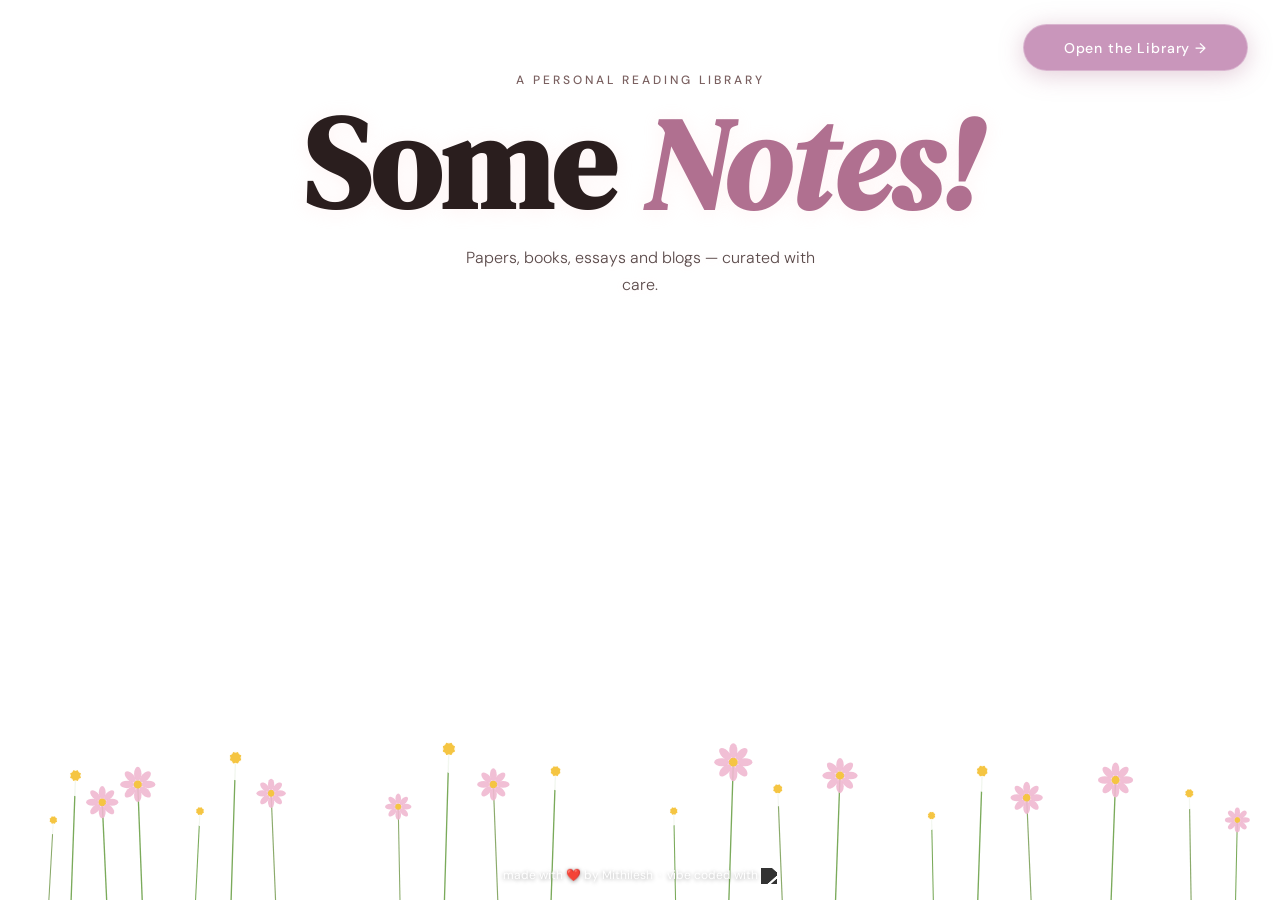
==== templates/landing.html @ af39a8f1 "landing page with meadow video" ====
<!DOCTYPE html>
<html lang="en">
<head>
    <meta charset="UTF-8">
    <meta name="viewport" content="width=device-width, initial-scale=1.0">
    <title>Some Notes!</title>
    <link rel="icon" href="https://i.pinimg.com/736x/d5/2f/53/d52f536b526c344ecf86d8f482feb52c.jpg">
    <link rel="preconnect" href="https://fonts.googleapis.com">
    <link rel="stylesheet" href="https://fonts.googleapis.com/css2?family=DM+Serif+Display:ital@0;1&family=DM+Sans:wght@300;400;500&display=swap">
    <style>
        * { margin: 0; padding: 0; box-sizing: border-box; }

        body {
            font-family: 'DM Sans', sans-serif;
            height: 100vh;
            overflow: hidden;
            position: relative;
        }

        /* BACKGROUND IMAGE */
        .bg {
            position: fixed;
            inset: 0;
            width: 100%;
            height: 100%;
            object-fit: cover;
            z-index: 0;
        }

        /* Soft overlay to make text readable in sky area */
        .bg::after {
            content: '';
            position: absolute;
            inset: 0;
            background: linear-gradient(
                180deg,
                rgba(255,248,245,0.35) 0%,
                rgba(255,245,250,0.15) 40%,
                transparent 65%
            );
        }

        /* HERO */
        .hero {
            position: relative;
            z-index: 10;
            display: flex;
            flex-direction: column;
            align-items: center;
            justify-content: flex-start;
            padding-top: clamp(3rem, 8vh, 6rem);
            text-align: center;
            pointer-events: none;
        }

        .hero-eyebrow {
            font-size: 0.75rem;
            letter-spacing: 0.25em;
            text-transform: uppercase;
            color: #7a6060;
            margin-bottom: 0.75rem;
            font-weight: 500;
        }

        .hero-title {
            font-family: 'DM Serif Display', serif;
            font-size: clamp(4rem, 11vw, 8rem);
            color: #2a1e1e;
            line-height: 1;
            margin-bottom: 1rem;
            text-shadow: 0 2px 20px rgba(255,240,240,0.8);
        }

        .hero-title em {
            font-style: italic;
            color: #b07090;
        }

        .hero-subtitle {
            font-size: 1rem;
            color: #5a4a4a;
            max-width: 380px;
            line-height: 1.7;
            margin-bottom: 2rem;
            font-weight: 300;
            text-shadow: 0 1px 8px rgba(255,245,245,0.9);
        }

        .hero-btn {
            display: inline-block;
            padding: 0.85rem 2.5rem;
            background: rgba(192, 132, 176, 0.85);
            backdrop-filter: blur(8px);
            color: white;
            text-decoration: none;
            border-radius: 50px;
            font-family: 'DM Sans', sans-serif;
            font-size: 0.88rem;
            font-weight: 500;
            letter-spacing: 0.06em;
            transition: all 0.3s;
            box-shadow: 0 4px 24px rgba(176, 112, 144, 0.35);
            pointer-events: all;
            border: 1px solid rgba(255,255,255,0.3);
            position: fixed;
            top: 1.5rem;
            right: 2rem;
            z-index: 20;
        }
        
        .hero-btn:hover {
            transform: translateY(-3px);
            box-shadow: 0 8px 32px rgba(176, 112, 144, 0.45);
            background: rgba(176, 100, 155, 0.9);
        }

        /* SVG FLOWER OVERLAY */
        .flower-overlay {
            position: fixed;
            bottom: 0;
            left: 0;
            width: 100%;
            height: 45%;
            z-index: 5;
            pointer-events: none;
        }

        /* SWAY ANIMATIONS */
        @keyframes sway-a {
            0%, 100% { transform: rotate(-3deg); }
            50%       { transform: rotate(3deg); }
        }
        @keyframes sway-b {
            0%, 100% { transform: rotate(4deg); }
            50%       { transform: rotate(-4deg); }
        }
        @keyframes sway-c {
            0%, 100% { transform: rotate(-5deg); }
            50%       { transform: rotate(2deg); }
        }
        @keyframes sway-d {
            0%, 100% { transform: rotate(2deg); }
            50%       { transform: rotate(-6deg); }
        }

        .f-a { animation: sway-a 3s ease-in-out infinite; transform-origin: bottom center; }
        .f-b { animation: sway-b 2.6s ease-in-out infinite 0.4s; transform-origin: bottom center; }
        .f-c { animation: sway-c 3.4s ease-in-out infinite 0.8s; transform-origin: bottom center; }
        .f-d { animation: sway-d 2.9s ease-in-out infinite 1.2s; transform-origin: bottom center; }

        /* FOOTER */
        .landing-footer {
            position: fixed;
            bottom: 1rem;
            width: 100%;
            text-align: center;
            z-index: 20;
            color: white;
            font-size: 0.75rem;
            text-shadow: 0 1px 4px rgba(0,0,0,0.4);
        }

        .landing-footer img {
            vertical-align: middle;
            opacity: 0.8;
            filter: brightness(0);
        }
    </style>
</head>
<body>


<video class="bg" autoplay muted loop playsinline>
    <source src="/static/meadow.mp4" type="video/mp4">
</video>

<div class="hero">
    <p class="hero-eyebrow">A personal reading library</p>
    <h1 class="hero-title">Some <em>Notes!</em></h1>
    <p class="hero-subtitle">Papers, books, essays and blogs — curated with care.</p>
    <a href="/library" class="hero-btn">Open the Library →</a>
</div>

<!-- SVG animated flowers overlaid on the image flowers -->
<svg class="flower-overlay" viewBox="0 0 1440 400" preserveAspectRatio="xMidYMax meet" xmlns="http://www.w3.org/2000/svg">

    <!-- Flower helper: daisy shape -->
    <defs>
        <g id="daisy-white">
            <circle cx="0" cy="0" r="5" fill="#f5c542"/>
            <ellipse cx="0" cy="-11" rx="4" ry="7" fill="white" opacity="0.9"/>
            <ellipse cx="0" cy="-11" rx="4" ry="7" fill="white" opacity="0.9" transform="rotate(45)"/>
            <ellipse cx="0" cy="-11" rx="4" ry="7" fill="white" opacity="0.9" transform="rotate(90)"/>
            <ellipse cx="0" cy="-11" rx="4" ry="7" fill="white" opacity="0.9" transform="rotate(135)"/>
            <ellipse cx="0" cy="-11" rx="4" ry="7" fill="white" opacity="0.9" transform="rotate(180)"/>
            <ellipse cx="0" cy="-11" rx="4" ry="7" fill="white" opacity="0.9" transform="rotate(225)"/>
            <ellipse cx="0" cy="-11" rx="4" ry="7" fill="white" opacity="0.9" transform="rotate(270)"/>
            <ellipse cx="0" cy="-11" rx="4" ry="7" fill="white" opacity="0.9" transform="rotate(315)"/>
        </g>
        <g id="daisy-pink">
            <circle cx="0" cy="0" r="4" fill="#f5c542"/>
            <ellipse cx="0" cy="-10" rx="3.5" ry="6.5" fill="#f0b8d0" opacity="0.9"/>
            <ellipse cx="0" cy="-10" rx="3.5" ry="6.5" fill="#f0b8d0" opacity="0.9" transform="rotate(45)"/>
            <ellipse cx="0" cy="-10" rx="3.5" ry="6.5" fill="#f0b8d0" opacity="0.9" transform="rotate(90)"/>
            <ellipse cx="0" cy="-10" rx="3.5" ry="6.5" fill="#f0b8d0" opacity="0.9" transform="rotate(135)"/>
            <ellipse cx="0" cy="-10" rx="3.5" ry="6.5" fill="#f0b8d0" opacity="0.9" transform="rotate(180)"/>
            <ellipse cx="0" cy="-10" rx="3.5" ry="6.5" fill="#f0b8d0" opacity="0.9" transform="rotate(225)"/>
            <ellipse cx="0" cy="-10" rx="3.5" ry="6.5" fill="#f0b8d0" opacity="0.9" transform="rotate(270)"/>
            <ellipse cx="0" cy="-10" rx="3.5" ry="6.5" fill="#f0b8d0" opacity="0.9" transform="rotate(315)"/>
        </g>
    </defs>

    <!-- Left cluster -->
    <g class="f-a"><line x1="80" y1="400" x2="85" y2="260" stroke="#7aaa5a" stroke-width="1.5"/><use href="#daisy-white" transform="translate(85,260) scale(1.3)"/></g>
    <g class="f-c"><line x1="120" y1="400" x2="115" y2="290" stroke="#7aaa5a" stroke-width="1.5"/><use href="#daisy-pink" transform="translate(115,290) scale(1.1)"/></g>
    <g class="f-b"><line x1="55" y1="400" x2="60" y2="310" stroke="#8aaa6a" stroke-width="1.2"/><use href="#daisy-white" transform="translate(60,310) scale(0.9)"/></g>
    <g class="f-d"><line x1="160" y1="400" x2="155" y2="270" stroke="#7aaa5a" stroke-width="1.5"/><use href="#daisy-pink" transform="translate(155,270) scale(1.2)"/></g>

    <!-- Left-center -->
    <g class="f-b"><line x1="260" y1="400" x2="265" y2="240" stroke="#7aaa5a" stroke-width="1.5"/><use href="#daisy-white" transform="translate(265,240) scale(1.4)"/></g>
    <g class="f-a"><line x1="310" y1="400" x2="305" y2="280" stroke="#8aaa6a" stroke-width="1.3"/><use href="#daisy-pink" transform="translate(305,280) scale(1.0)"/></g>
    <g class="f-c"><line x1="220" y1="400" x2="225" y2="300" stroke="#7aaa5a" stroke-width="1.2"/><use href="#daisy-white" transform="translate(225,300) scale(0.95)"/></g>

    <!-- Center -->
    <g class="f-d"><line x1="500" y1="400" x2="505" y2="230" stroke="#7aaa5a" stroke-width="1.5"/><use href="#daisy-white" transform="translate(505,230) scale(1.5)"/></g>
    <g class="f-a"><line x1="560" y1="400" x2="555" y2="270" stroke="#8aaa6a" stroke-width="1.3"/><use href="#daisy-pink" transform="translate(555,270) scale(1.1)"/></g>
    <g class="f-b"><line x1="620" y1="400" x2="625" y2="255" stroke="#7aaa5a" stroke-width="1.5"/><use href="#daisy-white" transform="translate(625,255) scale(1.2)"/></g>
    <g class="f-c"><line x1="450" y1="400" x2="448" y2="295" stroke="#8aaa6a" stroke-width="1.2"/><use href="#daisy-pink" transform="translate(448,295) scale(0.9)"/></g>

    <!-- Right-center -->
    <g class="f-c"><line x1="820" y1="400" x2="825" y2="245" stroke="#7aaa5a" stroke-width="1.5"/><use href="#daisy-pink" transform="translate(825,245) scale(1.3)"/></g>
    <g class="f-a"><line x1="880" y1="400" x2="875" y2="275" stroke="#8aaa6a" stroke-width="1.3"/><use href="#daisy-white" transform="translate(875,275) scale(1.1)"/></g>
    <g class="f-d"><line x1="760" y1="400" x2="758" y2="300" stroke="#7aaa5a" stroke-width="1.2"/><use href="#daisy-white" transform="translate(758,300) scale(0.9)"/></g>
    <g class="f-b"><line x1="940" y1="400" x2="945" y2="260" stroke="#7aaa5a" stroke-width="1.5"/><use href="#daisy-pink" transform="translate(945,260) scale(1.2)"/></g>

    <!-- Right cluster -->
    <g class="f-a"><line x1="1100" y1="400" x2="1105" y2="255" stroke="#7aaa5a" stroke-width="1.5"/><use href="#daisy-white" transform="translate(1105,255) scale(1.3)"/></g>
    <g class="f-c"><line x1="1160" y1="400" x2="1155" y2="285" stroke="#8aaa6a" stroke-width="1.3"/><use href="#daisy-pink" transform="translate(1155,285) scale(1.1)"/></g>
    <g class="f-d"><line x1="1050" y1="400" x2="1048" y2="305" stroke="#7aaa5a" stroke-width="1.2"/><use href="#daisy-white" transform="translate(1048,305) scale(0.9)"/></g>
    <g class="f-b"><line x1="1250" y1="400" x2="1255" y2="265" stroke="#7aaa5a" stroke-width="1.5"/><use href="#daisy-pink" transform="translate(1255,265) scale(1.2)"/></g>
    <g class="f-a"><line x1="1340" y1="400" x2="1338" y2="280" stroke="#8aaa6a" stroke-width="1.3"/><use href="#daisy-white" transform="translate(1338,280) scale(1.0)"/></g>
    <g class="f-c"><line x1="1390" y1="400" x2="1392" y2="310" stroke="#7aaa5a" stroke-width="1.2"/><use href="#daisy-pink" transform="translate(1392,310) scale(0.85)"/></g>

</svg>

<div class="landing-footer">
    made with ❤️ by Mithilesh &nbsp;·&nbsp; vibe coded with
    <img src="https://upload.wikimedia.org/wikipedia/commons/7/78/Anthropic_logo.svg" height="11"/>
</div>

</body>
</html>
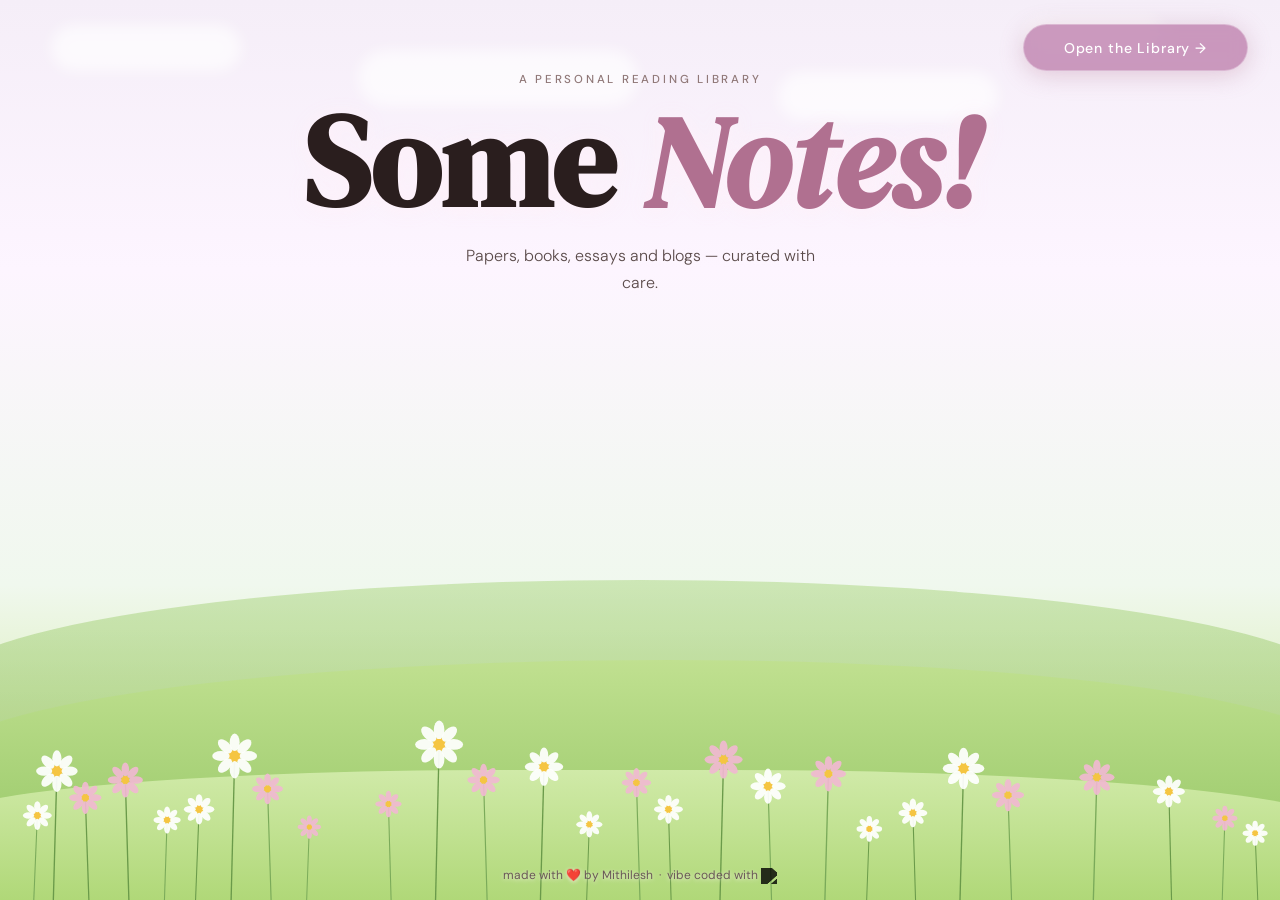
==== commit a42ef51d: "update landing.html" ====
--- a/templates/landing.html
+++ b/templates/landing.html
@@ -17,48 +17,89 @@
             position: relative;
         }
 
-        /* BACKGROUND IMAGE */
         .bg {
             position: fixed;
             inset: 0;
-            width: 100%;
-            height: 100%;
-            object-fit: cover;
+            background: linear-gradient(180deg,
+                #f5eef8 0%,
+                #fdf5ff 30%,
+                #f0f8ee 65%,
+                #d8ecb0 85%,
+                #c8e098 100%
+            );
             z-index: 0;
         }
 
-        /* Soft overlay to make text readable in sky area */
-        .bg::after {
-            content: '';
+        .clouds {
+            position: fixed;
+            top: 0; left: 0;
+            width: 100%; height: 40%;
+            z-index: 1;
+            pointer-events: none;
+        }
+
+        .cloud {
             position: absolute;
-            inset: 0;
-            background: linear-gradient(
-                180deg,
-                rgba(255,248,245,0.35) 0%,
-                rgba(255,245,250,0.15) 40%,
-                transparent 65%
-            );
-        }
-
-        /* HERO */
+            border-radius: 50px;
+            background: rgba(255,255,255,0.65);
+            filter: blur(7px);
+        }
+
+        .c1 { width: 190px; height: 46px; top: 7%; left: 4%; animation: drift 20s ease-in-out infinite; }
+        .c2 { width: 280px; height: 56px; top: 14%; left: 28%; animation: drift 26s ease-in-out infinite 2s; }
+        .c3 { width: 140px; height: 38px; top: 5%; right: 9%; animation: drift 17s ease-in-out infinite 1s; }
+        .c4 { width: 220px; height: 48px; top: 20%; right: 22%; animation: drift 22s ease-in-out infinite 4s; }
+
+        @keyframes drift {
+            0%, 100% { transform: translateX(0); }
+            50% { transform: translateX(28px); }
+        }
+
+        .hill-back {
+            position: fixed;
+            bottom: 100px;
+            left: -5%; width: 110%; height: 220px;
+            background: linear-gradient(180deg, #b0d888 0%, #88b858 100%);
+            border-radius: 50% 50% 0 0;
+            opacity: 0.55;
+            z-index: 2;
+        }
+
+        .hill-mid {
+            position: fixed;
+            bottom: 40px;
+            left: -5%; width: 110%; height: 200px;
+            background: linear-gradient(180deg, #c0e090 0%, #98c868 100%);
+            border-radius: 52% 48% 0 0;
+            z-index: 3;
+        }
+
+        .hill-front {
+            position: fixed;
+            bottom: 0;
+            left: -5%; width: 110%; height: 130px;
+            background: linear-gradient(180deg, #d0eaa8 0%, #b0d878 100%);
+            border-radius: 40% 44% 0 0;
+            z-index: 4;
+        }
+
         .hero {
             position: relative;
             z-index: 10;
             display: flex;
             flex-direction: column;
             align-items: center;
-            justify-content: flex-start;
-            padding-top: clamp(3rem, 8vh, 6rem);
+            padding-top: clamp(3rem, 8vh, 5rem);
             text-align: center;
             pointer-events: none;
         }
 
         .hero-eyebrow {
-            font-size: 0.75rem;
-            letter-spacing: 0.25em;
+            font-size: 0.72rem;
+            letter-spacing: 0.24em;
             text-transform: uppercase;
-            color: #7a6060;
-            margin-bottom: 0.75rem;
+            color: #907878;
+            margin-bottom: 0.7rem;
             font-weight: 500;
         }
 
@@ -68,7 +109,7 @@
             color: #2a1e1e;
             line-height: 1;
             margin-bottom: 1rem;
-            text-shadow: 0 2px 20px rgba(255,240,240,0.8);
+            text-shadow: 0 2px 20px rgba(255,240,248,0.9);
         }
 
         .hero-title em {
@@ -83,13 +124,13 @@
             line-height: 1.7;
             margin-bottom: 2rem;
             font-weight: 300;
-            text-shadow: 0 1px 8px rgba(255,245,245,0.9);
+            text-shadow: 0 1px 8px rgba(255,248,252,0.9);
         }
 
         .hero-btn {
             display: inline-block;
             padding: 0.85rem 2.5rem;
-            background: rgba(192, 132, 176, 0.85);
+            background: rgba(192, 132, 176, 0.82);
             backdrop-filter: blur(8px);
             color: white;
             text-decoration: none;
@@ -99,7 +140,7 @@
             font-weight: 500;
             letter-spacing: 0.06em;
             transition: all 0.3s;
-            box-shadow: 0 4px 24px rgba(176, 112, 144, 0.35);
+            box-shadow: 0 4px 24px rgba(176, 112, 144, 0.32);
             pointer-events: all;
             border: 1px solid rgba(255,255,255,0.3);
             position: fixed;
@@ -107,25 +148,23 @@
             right: 2rem;
             z-index: 20;
         }
-        
+
         .hero-btn:hover {
             transform: translateY(-3px);
             box-shadow: 0 8px 32px rgba(176, 112, 144, 0.45);
             background: rgba(176, 100, 155, 0.9);
         }
 
-        /* SVG FLOWER OVERLAY */
         .flower-overlay {
             position: fixed;
             bottom: 0;
             left: 0;
             width: 100%;
-            height: 45%;
-            z-index: 5;
+            height: 55%;
+            z-index: 8;
             pointer-events: none;
         }
 
-        /* SWAY ANIMATIONS */
         @keyframes sway-a {
             0%, 100% { transform: rotate(-3deg); }
             50%       { transform: rotate(3deg); }
@@ -148,16 +187,15 @@
         .f-c { animation: sway-c 3.4s ease-in-out infinite 0.8s; transform-origin: bottom center; }
         .f-d { animation: sway-d 2.9s ease-in-out infinite 1.2s; transform-origin: bottom center; }
 
-        /* FOOTER */
         .landing-footer {
             position: fixed;
             bottom: 1rem;
             width: 100%;
             text-align: center;
             z-index: 20;
-            color: white;
+            color: #6a5858;
             font-size: 0.75rem;
-            text-shadow: 0 1px 4px rgba(0,0,0,0.4);
+            text-shadow: 0 1px 4px rgba(255,245,245,0.8);
         }
 
         .landing-footer img {
@@ -169,78 +207,89 @@
 </head>
 <body>
 
-
-<video class="bg" autoplay muted loop playsinline>
-    <source src="/static/meadow.mp4" type="video/mp4">
-</video>
+<div class="bg"></div>
+
+<div class="clouds">
+    <div class="cloud c1"></div>
+    <div class="cloud c2"></div>
+    <div class="cloud c3"></div>
+    <div class="cloud c4"></div>
+</div>
+
+<div class="hill-back"></div>
+<div class="hill-mid"></div>
+<div class="hill-front"></div>
 
 <div class="hero">
     <p class="hero-eyebrow">A personal reading library</p>
     <h1 class="hero-title">Some <em>Notes!</em></h1>
     <p class="hero-subtitle">Papers, books, essays and blogs — curated with care.</p>
-    <a href="/library" class="hero-btn">Open the Library →</a>
 </div>
 
-<!-- SVG animated flowers overlaid on the image flowers -->
+<a href="/library" class="hero-btn">Open the Library →</a>
+
 <svg class="flower-overlay" viewBox="0 0 1440 400" preserveAspectRatio="xMidYMax meet" xmlns="http://www.w3.org/2000/svg">
-
-    <!-- Flower helper: daisy shape -->
     <defs>
         <g id="daisy-white">
             <circle cx="0" cy="0" r="5" fill="#f5c542"/>
-            <ellipse cx="0" cy="-11" rx="4" ry="7" fill="white" opacity="0.9"/>
-            <ellipse cx="0" cy="-11" rx="4" ry="7" fill="white" opacity="0.9" transform="rotate(45)"/>
-            <ellipse cx="0" cy="-11" rx="4" ry="7" fill="white" opacity="0.9" transform="rotate(90)"/>
-            <ellipse cx="0" cy="-11" rx="4" ry="7" fill="white" opacity="0.9" transform="rotate(135)"/>
-            <ellipse cx="0" cy="-11" rx="4" ry="7" fill="white" opacity="0.9" transform="rotate(180)"/>
-            <ellipse cx="0" cy="-11" rx="4" ry="7" fill="white" opacity="0.9" transform="rotate(225)"/>
-            <ellipse cx="0" cy="-11" rx="4" ry="7" fill="white" opacity="0.9" transform="rotate(270)"/>
-            <ellipse cx="0" cy="-11" rx="4" ry="7" fill="white" opacity="0.9" transform="rotate(315)"/>
+            <ellipse cx="0" cy="-11" rx="4" ry="7" fill="white" opacity="0.92"/>
+            <ellipse cx="0" cy="-11" rx="4" ry="7" fill="white" opacity="0.92" transform="rotate(45)"/>
+            <ellipse cx="0" cy="-11" rx="4" ry="7" fill="white" opacity="0.92" transform="rotate(90)"/>
+            <ellipse cx="0" cy="-11" rx="4" ry="7" fill="white" opacity="0.92" transform="rotate(135)"/>
+            <ellipse cx="0" cy="-11" rx="4" ry="7" fill="white" opacity="0.92" transform="rotate(180)"/>
+            <ellipse cx="0" cy="-11" rx="4" ry="7" fill="white" opacity="0.92" transform="rotate(225)"/>
+            <ellipse cx="0" cy="-11" rx="4" ry="7" fill="white" opacity="0.92" transform="rotate(270)"/>
+            <ellipse cx="0" cy="-11" rx="4" ry="7" fill="white" opacity="0.92" transform="rotate(315)"/>
         </g>
         <g id="daisy-pink">
             <circle cx="0" cy="0" r="4" fill="#f5c542"/>
-            <ellipse cx="0" cy="-10" rx="3.5" ry="6.5" fill="#f0b8d0" opacity="0.9"/>
-            <ellipse cx="0" cy="-10" rx="3.5" ry="6.5" fill="#f0b8d0" opacity="0.9" transform="rotate(45)"/>
-            <ellipse cx="0" cy="-10" rx="3.5" ry="6.5" fill="#f0b8d0" opacity="0.9" transform="rotate(90)"/>
-            <ellipse cx="0" cy="-10" rx="3.5" ry="6.5" fill="#f0b8d0" opacity="0.9" transform="rotate(135)"/>
-            <ellipse cx="0" cy="-10" rx="3.5" ry="6.5" fill="#f0b8d0" opacity="0.9" transform="rotate(180)"/>
-            <ellipse cx="0" cy="-10" rx="3.5" ry="6.5" fill="#f0b8d0" opacity="0.9" transform="rotate(225)"/>
-            <ellipse cx="0" cy="-10" rx="3.5" ry="6.5" fill="#f0b8d0" opacity="0.9" transform="rotate(270)"/>
-            <ellipse cx="0" cy="-10" rx="3.5" ry="6.5" fill="#f0b8d0" opacity="0.9" transform="rotate(315)"/>
+            <ellipse cx="0" cy="-10" rx="3.5" ry="6.5" fill="#f0b8d0" opacity="0.92"/>
+            <ellipse cx="0" cy="-10" rx="3.5" ry="6.5" fill="#f0b8d0" opacity="0.92" transform="rotate(45)"/>
+            <ellipse cx="0" cy="-10" rx="3.5" ry="6.5" fill="#f0b8d0" opacity="0.92" transform="rotate(90)"/>
+            <ellipse cx="0" cy="-10" rx="3.5" ry="6.5" fill="#f0b8d0" opacity="0.92" transform="rotate(135)"/>
+            <ellipse cx="0" cy="-10" rx="3.5" ry="6.5" fill="#f0b8d0" opacity="0.92" transform="rotate(180)"/>
+            <ellipse cx="0" cy="-10" rx="3.5" ry="6.5" fill="#f0b8d0" opacity="0.92" transform="rotate(225)"/>
+            <ellipse cx="0" cy="-10" rx="3.5" ry="6.5" fill="#f0b8d0" opacity="0.92" transform="rotate(270)"/>
+            <ellipse cx="0" cy="-10" rx="3.5" ry="6.5" fill="#f0b8d0" opacity="0.92" transform="rotate(315)"/>
         </g>
     </defs>
 
     <!-- Left cluster -->
-    <g class="f-a"><line x1="80" y1="400" x2="85" y2="260" stroke="#7aaa5a" stroke-width="1.5"/><use href="#daisy-white" transform="translate(85,260) scale(1.3)"/></g>
-    <g class="f-c"><line x1="120" y1="400" x2="115" y2="290" stroke="#7aaa5a" stroke-width="1.5"/><use href="#daisy-pink" transform="translate(115,290) scale(1.1)"/></g>
-    <g class="f-b"><line x1="55" y1="400" x2="60" y2="310" stroke="#8aaa6a" stroke-width="1.2"/><use href="#daisy-white" transform="translate(60,310) scale(0.9)"/></g>
-    <g class="f-d"><line x1="160" y1="400" x2="155" y2="270" stroke="#7aaa5a" stroke-width="1.5"/><use href="#daisy-pink" transform="translate(155,270) scale(1.2)"/></g>
+    <g class="f-a"><line x1="60" y1="400" x2="64" y2="255" stroke="#6a9a4a" stroke-width="1.5"/><use href="#daisy-white" transform="translate(64,255) scale(1.3)"/></g>
+    <g class="f-c"><line x1="100" y1="400" x2="96" y2="285" stroke="#6a9a4a" stroke-width="1.4"/><use href="#daisy-pink" transform="translate(96,285) scale(1.1)"/></g>
+    <g class="f-b"><line x1="38" y1="400" x2="42" y2="305" stroke="#7aaa5a" stroke-width="1.2"/><use href="#daisy-white" transform="translate(42,305) scale(0.9)"/></g>
+    <g class="f-d"><line x1="145" y1="400" x2="141" y2="265" stroke="#6a9a4a" stroke-width="1.5"/><use href="#daisy-pink" transform="translate(141,265) scale(1.2)"/></g>
+    <g class="f-a"><line x1="185" y1="400" x2="188" y2="310" stroke="#7aaa5a" stroke-width="1.2"/><use href="#daisy-white" transform="translate(188,310) scale(0.85)"/></g>
 
     <!-- Left-center -->
-    <g class="f-b"><line x1="260" y1="400" x2="265" y2="240" stroke="#7aaa5a" stroke-width="1.5"/><use href="#daisy-white" transform="translate(265,240) scale(1.4)"/></g>
-    <g class="f-a"><line x1="310" y1="400" x2="305" y2="280" stroke="#8aaa6a" stroke-width="1.3"/><use href="#daisy-pink" transform="translate(305,280) scale(1.0)"/></g>
-    <g class="f-c"><line x1="220" y1="400" x2="225" y2="300" stroke="#7aaa5a" stroke-width="1.2"/><use href="#daisy-white" transform="translate(225,300) scale(0.95)"/></g>
+    <g class="f-b"><line x1="260" y1="400" x2="264" y2="238" stroke="#6a9a4a" stroke-width="1.5"/><use href="#daisy-white" transform="translate(264,238) scale(1.4)"/></g>
+    <g class="f-a"><line x1="305" y1="400" x2="301" y2="275" stroke="#7aaa5a" stroke-width="1.3"/><use href="#daisy-pink" transform="translate(301,275) scale(1.05)"/></g>
+    <g class="f-c"><line x1="220" y1="400" x2="224" y2="298" stroke="#6a9a4a" stroke-width="1.2"/><use href="#daisy-white" transform="translate(224,298) scale(0.95)"/></g>
+    <g class="f-d"><line x1="345" y1="400" x2="348" y2="318" stroke="#7aaa5a" stroke-width="1.1"/><use href="#daisy-pink" transform="translate(348,318) scale(0.8)"/></g>
 
     <!-- Center -->
-    <g class="f-d"><line x1="500" y1="400" x2="505" y2="230" stroke="#7aaa5a" stroke-width="1.5"/><use href="#daisy-white" transform="translate(505,230) scale(1.5)"/></g>
-    <g class="f-a"><line x1="560" y1="400" x2="555" y2="270" stroke="#8aaa6a" stroke-width="1.3"/><use href="#daisy-pink" transform="translate(555,270) scale(1.1)"/></g>
-    <g class="f-b"><line x1="620" y1="400" x2="625" y2="255" stroke="#7aaa5a" stroke-width="1.5"/><use href="#daisy-white" transform="translate(625,255) scale(1.2)"/></g>
-    <g class="f-c"><line x1="450" y1="400" x2="448" y2="295" stroke="#8aaa6a" stroke-width="1.2"/><use href="#daisy-pink" transform="translate(448,295) scale(0.9)"/></g>
+    <g class="f-d"><line x1="490" y1="400" x2="494" y2="225" stroke="#6a9a4a" stroke-width="1.5"/><use href="#daisy-white" transform="translate(494,225) scale(1.5)"/></g>
+    <g class="f-a"><line x1="548" y1="400" x2="544" y2="265" stroke="#7aaa5a" stroke-width="1.3"/><use href="#daisy-pink" transform="translate(544,265) scale(1.1)"/></g>
+    <g class="f-b"><line x1="608" y1="400" x2="612" y2="250" stroke="#6a9a4a" stroke-width="1.5"/><use href="#daisy-white" transform="translate(612,250) scale(1.2)"/></g>
+    <g class="f-c"><line x1="440" y1="400" x2="437" y2="292" stroke="#7aaa5a" stroke-width="1.2"/><use href="#daisy-pink" transform="translate(437,292) scale(0.9)"/></g>
+    <g class="f-d"><line x1="660" y1="400" x2="663" y2="315" stroke="#6a9a4a" stroke-width="1.1"/><use href="#daisy-white" transform="translate(663,315) scale(0.82)"/></g>
+    <g class="f-a"><line x1="720" y1="400" x2="716" y2="268" stroke="#7aaa5a" stroke-width="1.3"/><use href="#daisy-pink" transform="translate(716,268) scale(1.0)"/></g>
 
     <!-- Right-center -->
-    <g class="f-c"><line x1="820" y1="400" x2="825" y2="245" stroke="#7aaa5a" stroke-width="1.5"/><use href="#daisy-pink" transform="translate(825,245) scale(1.3)"/></g>
-    <g class="f-a"><line x1="880" y1="400" x2="875" y2="275" stroke="#8aaa6a" stroke-width="1.3"/><use href="#daisy-white" transform="translate(875,275) scale(1.1)"/></g>
-    <g class="f-d"><line x1="760" y1="400" x2="758" y2="300" stroke="#7aaa5a" stroke-width="1.2"/><use href="#daisy-white" transform="translate(758,300) scale(0.9)"/></g>
-    <g class="f-b"><line x1="940" y1="400" x2="945" y2="260" stroke="#7aaa5a" stroke-width="1.5"/><use href="#daisy-pink" transform="translate(945,260) scale(1.2)"/></g>
+    <g class="f-c"><line x1="810" y1="400" x2="814" y2="242" stroke="#6a9a4a" stroke-width="1.5"/><use href="#daisy-pink" transform="translate(814,242) scale(1.3)"/></g>
+    <g class="f-a"><line x1="868" y1="400" x2="864" y2="272" stroke="#7aaa5a" stroke-width="1.3"/><use href="#daisy-white" transform="translate(864,272) scale(1.1)"/></g>
+    <g class="f-d"><line x1="755" y1="400" x2="752" y2="298" stroke="#6a9a4a" stroke-width="1.2"/><use href="#daisy-white" transform="translate(752,298) scale(0.9)"/></g>
+    <g class="f-b"><line x1="928" y1="400" x2="932" y2="258" stroke="#7aaa5a" stroke-width="1.5"/><use href="#daisy-pink" transform="translate(932,258) scale(1.2)"/></g>
+    <g class="f-c"><line x1="975" y1="400" x2="978" y2="320" stroke="#6a9a4a" stroke-width="1.1"/><use href="#daisy-white" transform="translate(978,320) scale(0.8)"/></g>
 
     <!-- Right cluster -->
-    <g class="f-a"><line x1="1100" y1="400" x2="1105" y2="255" stroke="#7aaa5a" stroke-width="1.5"/><use href="#daisy-white" transform="translate(1105,255) scale(1.3)"/></g>
-    <g class="f-c"><line x1="1160" y1="400" x2="1155" y2="285" stroke="#8aaa6a" stroke-width="1.3"/><use href="#daisy-pink" transform="translate(1155,285) scale(1.1)"/></g>
-    <g class="f-d"><line x1="1050" y1="400" x2="1048" y2="305" stroke="#7aaa5a" stroke-width="1.2"/><use href="#daisy-white" transform="translate(1048,305) scale(0.9)"/></g>
-    <g class="f-b"><line x1="1250" y1="400" x2="1255" y2="265" stroke="#7aaa5a" stroke-width="1.5"/><use href="#daisy-pink" transform="translate(1255,265) scale(1.2)"/></g>
-    <g class="f-a"><line x1="1340" y1="400" x2="1338" y2="280" stroke="#8aaa6a" stroke-width="1.3"/><use href="#daisy-white" transform="translate(1338,280) scale(1.0)"/></g>
-    <g class="f-c"><line x1="1390" y1="400" x2="1392" y2="310" stroke="#7aaa5a" stroke-width="1.2"/><use href="#daisy-pink" transform="translate(1392,310) scale(0.85)"/></g>
-
+    <g class="f-a"><line x1="1080" y1="400" x2="1084" y2="252" stroke="#6a9a4a" stroke-width="1.5"/><use href="#daisy-white" transform="translate(1084,252) scale(1.3)"/></g>
+    <g class="f-c"><line x1="1138" y1="400" x2="1134" y2="282" stroke="#7aaa5a" stroke-width="1.3"/><use href="#daisy-pink" transform="translate(1134,282) scale(1.1)"/></g>
+    <g class="f-d"><line x1="1030" y1="400" x2="1027" y2="302" stroke="#6a9a4a" stroke-width="1.2"/><use href="#daisy-white" transform="translate(1027,302) scale(0.9)"/></g>
+    <g class="f-b"><line x1="1230" y1="400" x2="1234" y2="262" stroke="#7aaa5a" stroke-width="1.5"/><use href="#daisy-pink" transform="translate(1234,262) scale(1.2)"/></g>
+    <g class="f-a"><line x1="1318" y1="400" x2="1315" y2="278" stroke="#6a9a4a" stroke-width="1.3"/><use href="#daisy-white" transform="translate(1315,278) scale(1.0)"/></g>
+    <g class="f-c"><line x1="1375" y1="400" x2="1378" y2="308" stroke="#7aaa5a" stroke-width="1.2"/><use href="#daisy-pink" transform="translate(1378,308) scale(0.85)"/></g>
+    <g class="f-d"><line x1="1415" y1="400" x2="1412" y2="325" stroke="#6a9a4a" stroke-width="1.1"/><use href="#daisy-white" transform="translate(1412,325) scale(0.78)"/></g>
 </svg>
 
 <div class="landing-footer">
